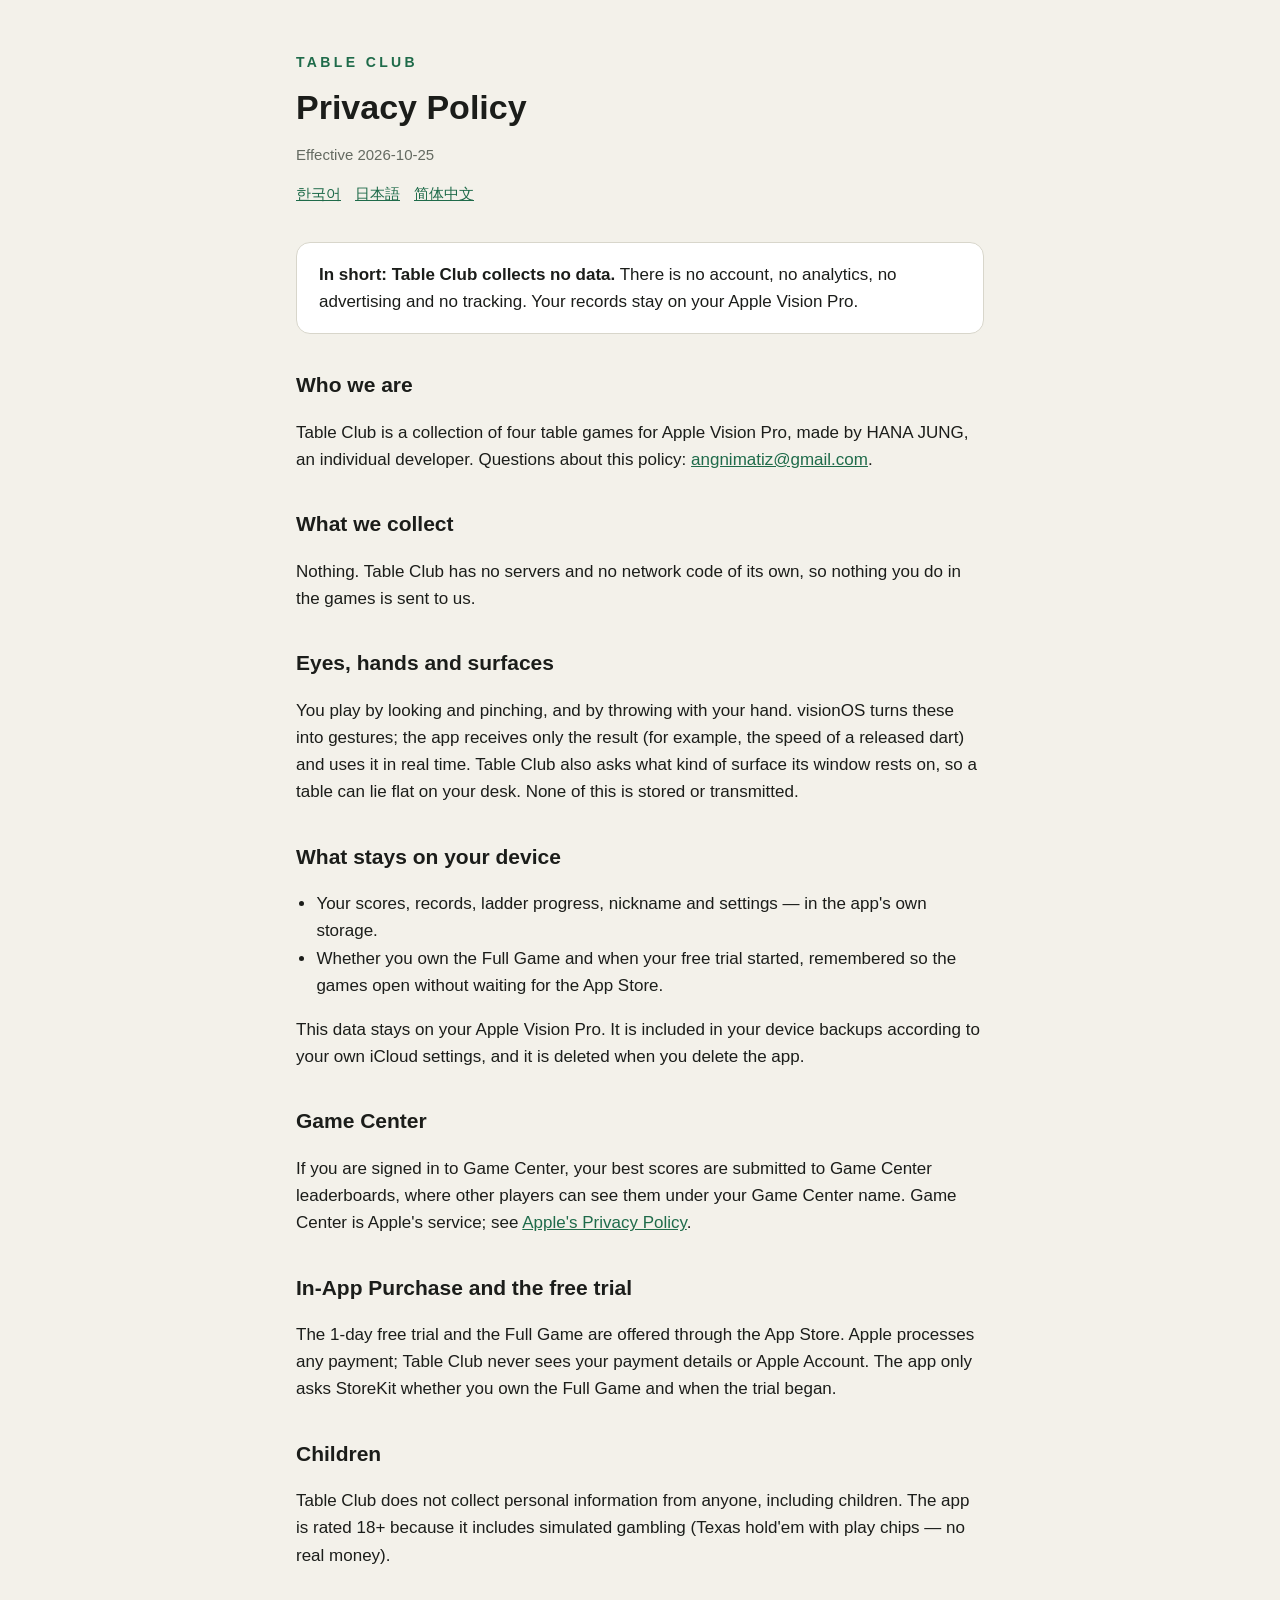
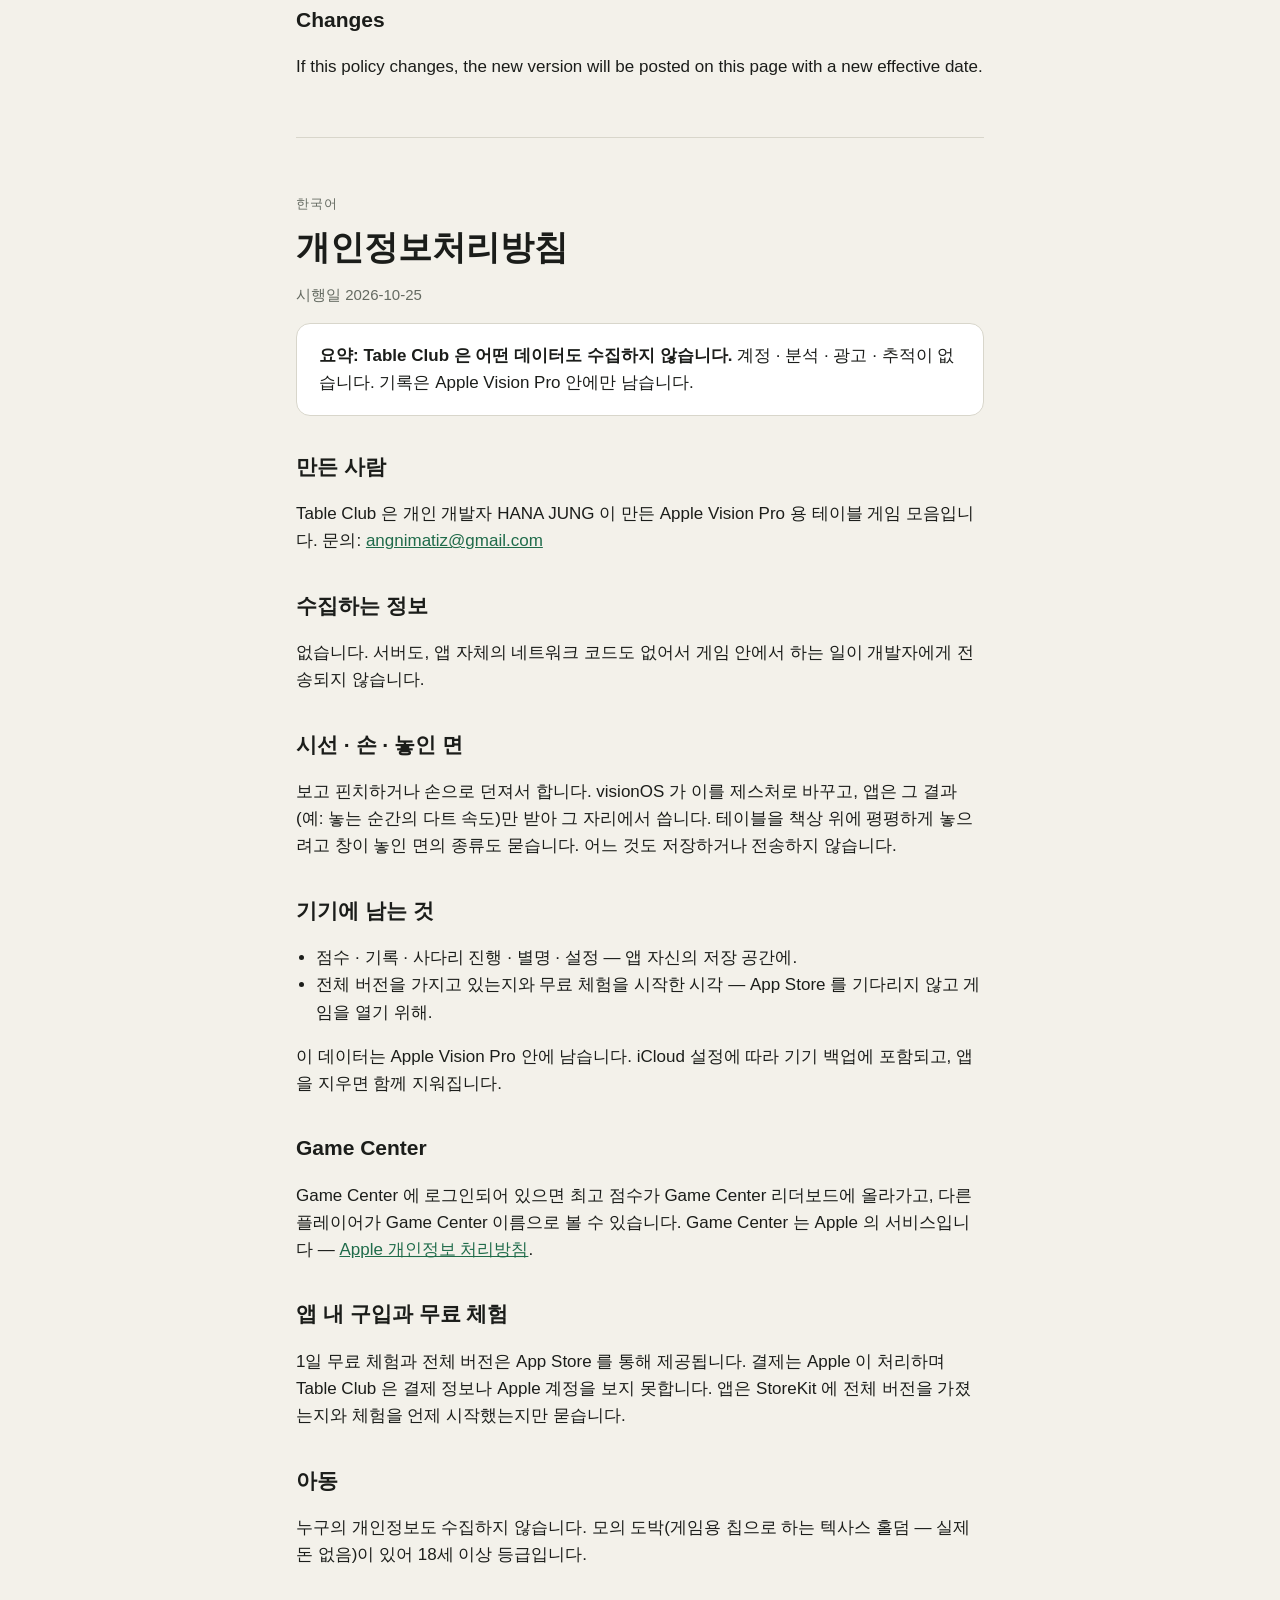
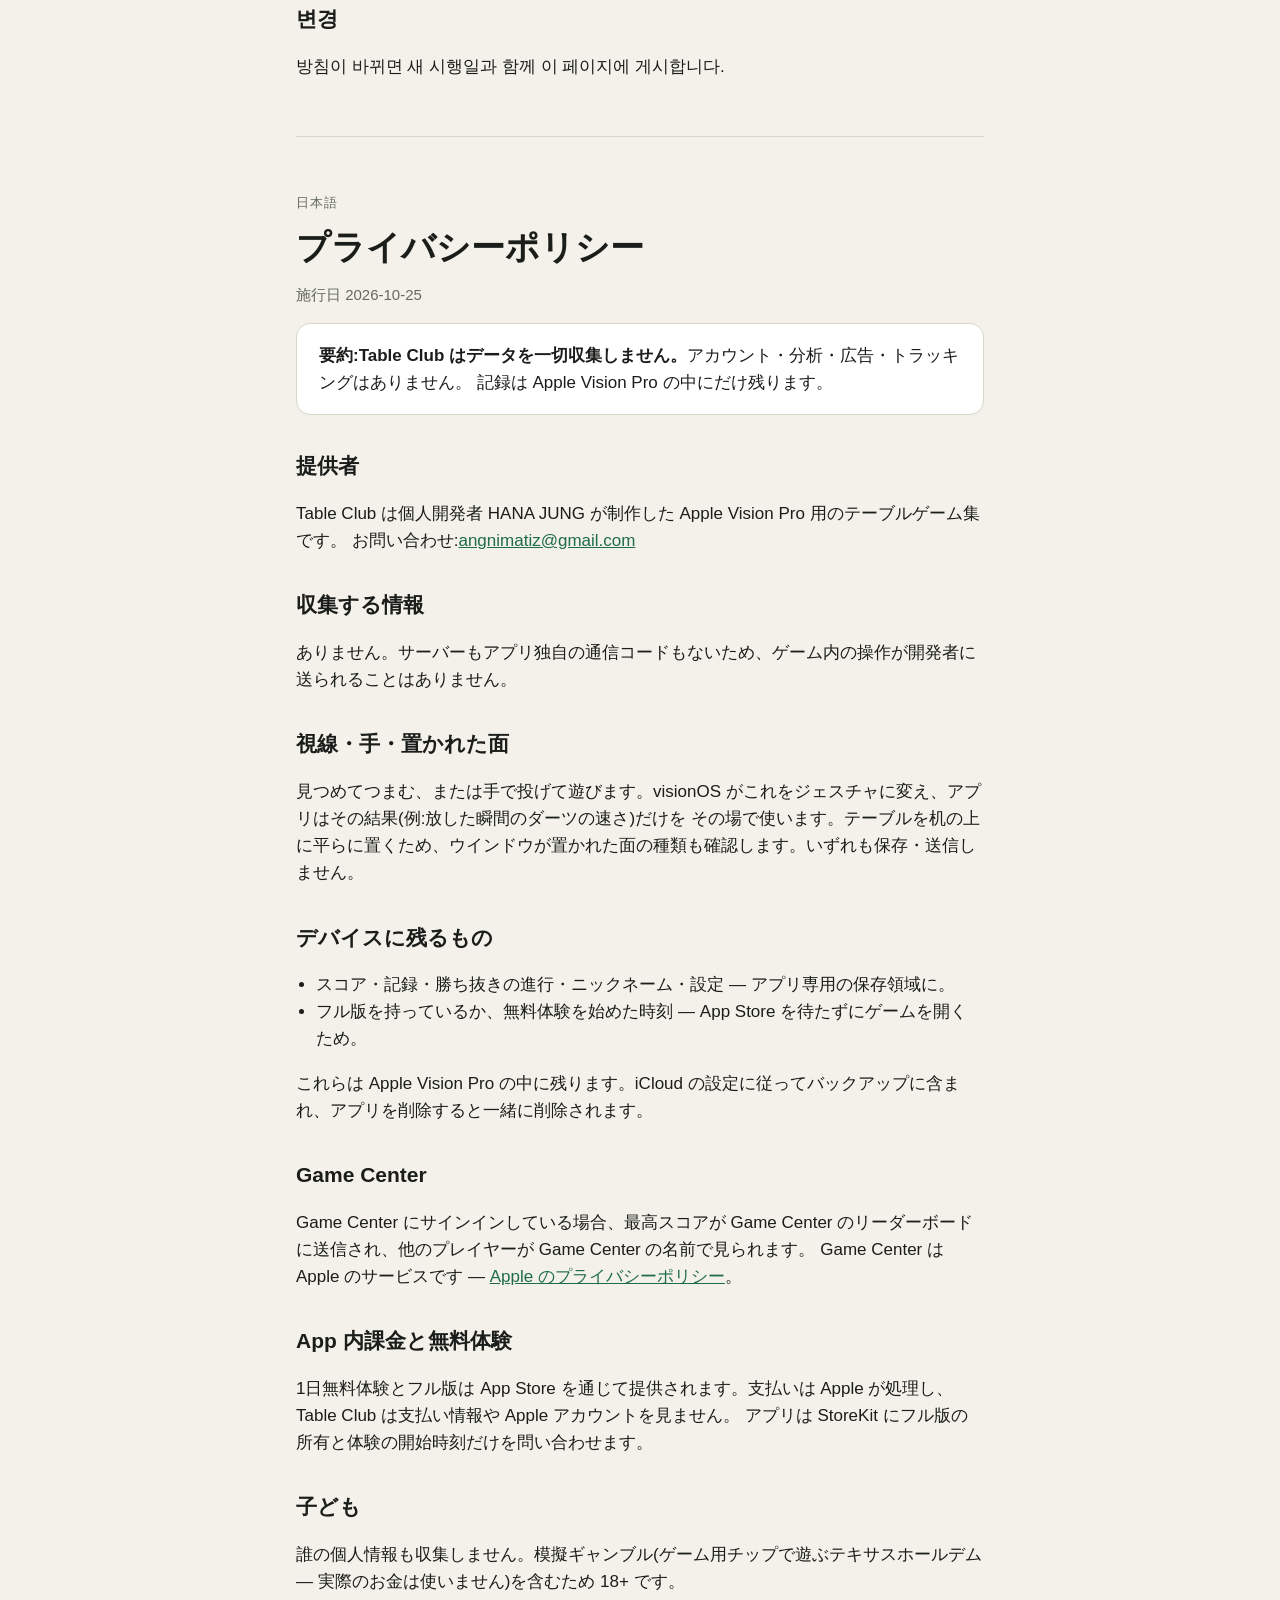
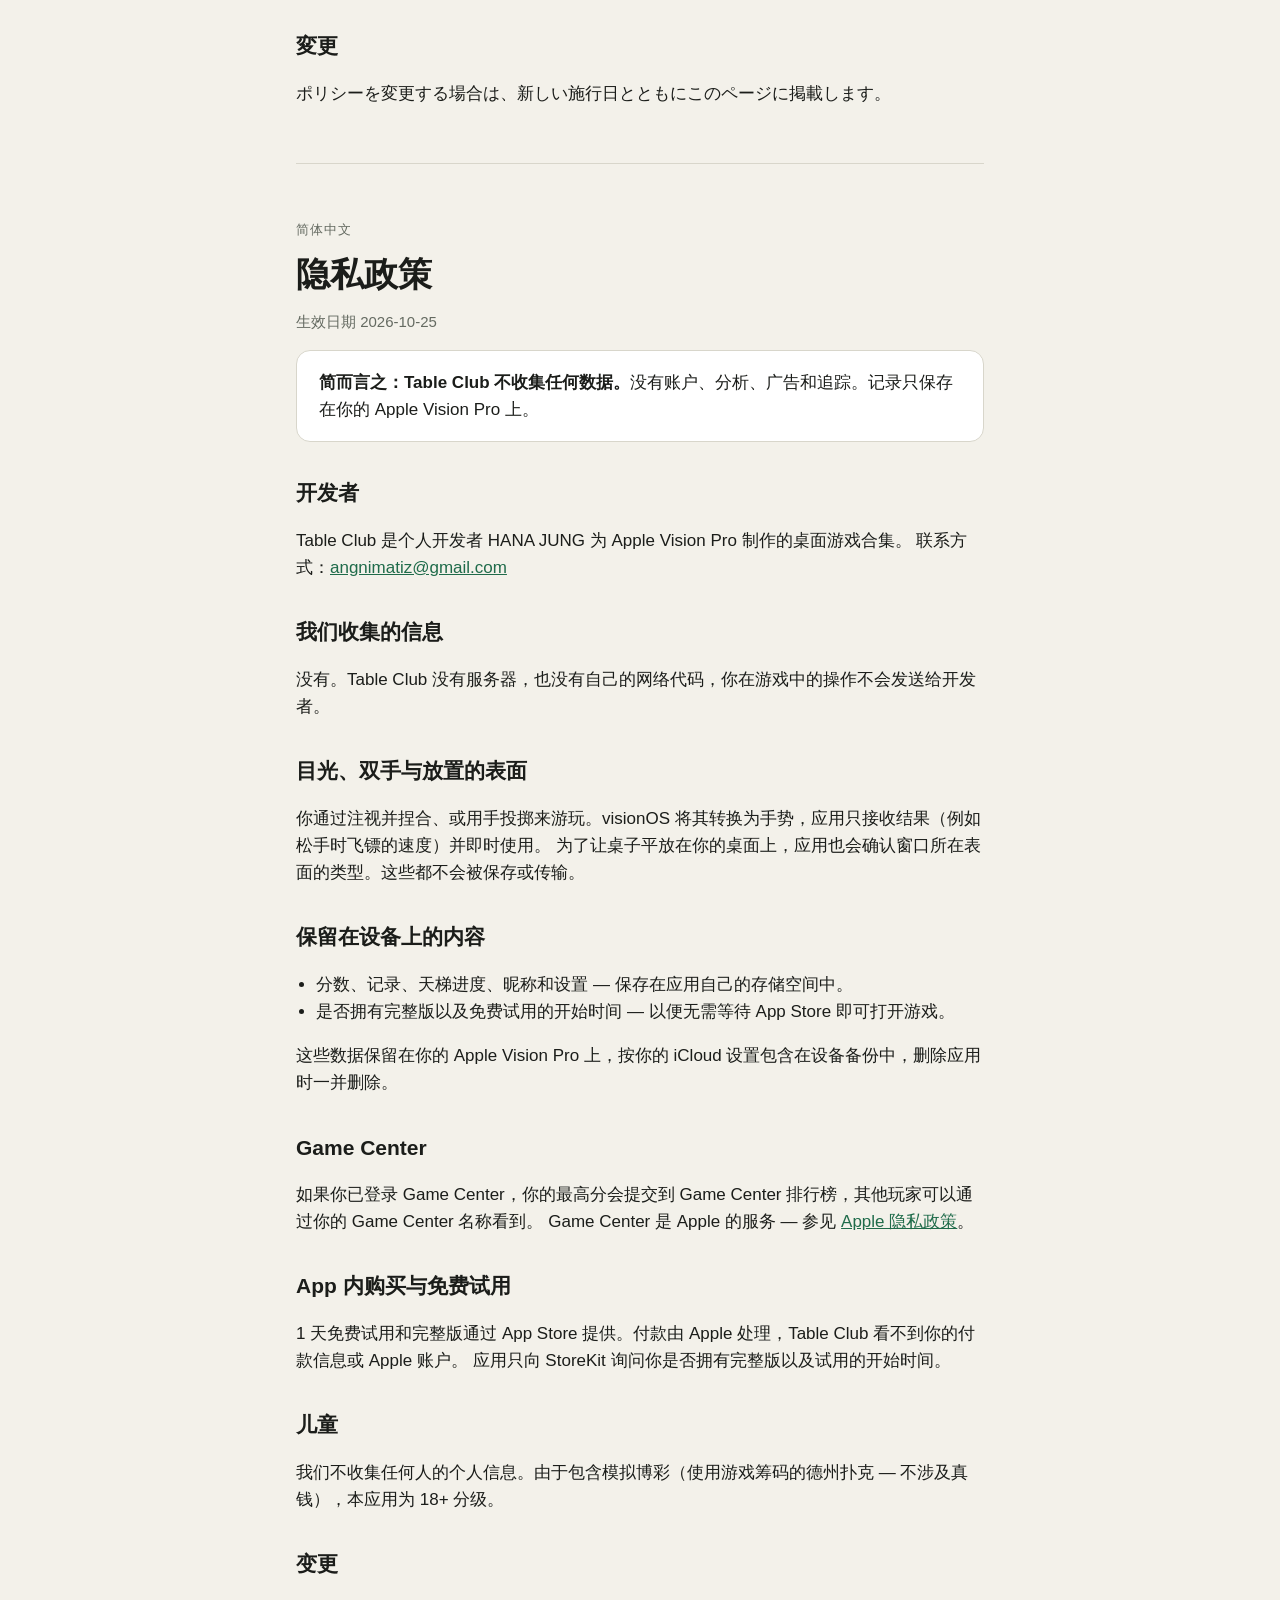
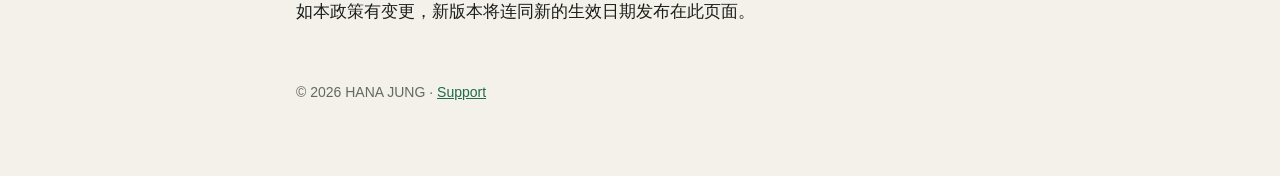
==== privacy/index.html @ 2e380eef "Update pages" ====
<!doctype html>
<html lang="en">
<head>
<meta charset="utf-8">
<meta name="viewport" content="width=device-width, initial-scale=1">
<title>Table Club Privacy Policy</title>
<meta name="description" content="Table Club collects no data. Your records stay on your Apple Vision Pro.">
<link rel="stylesheet" href="../style.css">
</head>
<body>
<main>
<header>
  <a class="mark" href="../">Table Club</a>
  <h1>Privacy Policy</h1>
  <p class="muted">Effective 2026-10-25</p>
  <nav class="langs" aria-label="Language"><a href="#ko">한국어</a><a href="#ja">日本語</a><a href="#zh">简体中文</a></nav>
</header>

<div class="card">
  <strong>In short: Table Club collects no data.</strong> There is no account, no analytics, no advertising and no tracking.
  Your records stay on your Apple Vision Pro.
</div>

<h2>Who we are</h2>
<p>Table Club is a collection of four table games for Apple Vision Pro, made by HANA JUNG, an individual developer.
Questions about this policy: <a href="mailto:angnimatiz@gmail.com">angnimatiz@gmail.com</a>.</p>

<h2>What we collect</h2>
<p>Nothing. Table Club has no servers and no network code of its own, so nothing you do in the games is sent to us.</p>

<h2>Eyes, hands and surfaces</h2>
<p>You play by looking and pinching, and by throwing with your hand. visionOS turns these into gestures; the app receives
only the result (for example, the speed of a released dart) and uses it in real time. Table Club also asks what kind of surface
its window rests on, so a table can lie flat on your desk. None of this is stored or transmitted.</p>

<h2>What stays on your device</h2>
<ul>
  <li>Your scores, records, ladder progress, nickname and settings — in the app's own storage.</li>
  <li>Whether you own the Full Game and when your free trial started, remembered so the games open without waiting for the App Store.</li>
</ul>
<p>This data stays on your Apple Vision Pro. It is included in your device backups according to your own iCloud settings,
and it is deleted when you delete the app.</p>

<h2>Game Center</h2>
<p>If you are signed in to Game Center, your best scores are submitted to Game Center leaderboards, where other players can see them
under your Game Center name. Game Center is Apple's service; see <a href="https://www.apple.com/legal/privacy/">Apple's Privacy Policy</a>.</p>

<h2>In-App Purchase and the free trial</h2>
<p>The 1-day free trial and the Full Game are offered through the App Store. Apple processes any payment; Table Club never sees your
payment details or Apple Account. The app only asks StoreKit whether you own the Full Game and when the trial began.</p>

<h2>Children</h2>
<p>Table Club does not collect personal information from anyone, including children. The app is rated 18+ because it includes
simulated gambling (Texas hold'em with play chips — no real money).</p>

<h2>Changes</h2>
<p>If this policy changes, the new version will be posted on this page with a new effective date.</p>

<hr>

<section id="ko" lang="ko">
  <p class="lang">한국어</p>
  <h1>개인정보처리방침</h1>
  <p class="muted">시행일 2026-10-25</p>
  <div class="card"><strong>요약: Table Club 은 어떤 데이터도 수집하지 않습니다.</strong> 계정 · 분석 · 광고 · 추적이 없습니다.
  기록은 Apple Vision Pro 안에만 남습니다.</div>
  <h2>만든 사람</h2>
  <p>Table Club 은 개인 개발자 HANA JUNG 이 만든 Apple Vision Pro 용 테이블 게임 모음입니다.
  문의: <a href="mailto:angnimatiz@gmail.com">angnimatiz@gmail.com</a></p>
  <h2>수집하는 정보</h2>
  <p>없습니다. 서버도, 앱 자체의 네트워크 코드도 없어서 게임 안에서 하는 일이 개발자에게 전송되지 않습니다.</p>
  <h2>시선 · 손 · 놓인 면</h2>
  <p>보고 핀치하거나 손으로 던져서 합니다. visionOS 가 이를 제스처로 바꾸고, 앱은 그 결과(예: 놓는 순간의 다트 속도)만 받아 그 자리에서
  씁니다. 테이블을 책상 위에 평평하게 놓으려고 창이 놓인 면의 종류도 묻습니다. 어느 것도 저장하거나 전송하지 않습니다.</p>
  <h2>기기에 남는 것</h2>
  <ul>
    <li>점수 · 기록 · 사다리 진행 · 별명 · 설정 — 앱 자신의 저장 공간에.</li>
    <li>전체 버전을 가지고 있는지와 무료 체험을 시작한 시각 — App Store 를 기다리지 않고 게임을 열기 위해.</li>
  </ul>
  <p>이 데이터는 Apple Vision Pro 안에 남습니다. iCloud 설정에 따라 기기 백업에 포함되고, 앱을 지우면 함께 지워집니다.</p>
  <h2>Game Center</h2>
  <p>Game Center 에 로그인되어 있으면 최고 점수가 Game Center 리더보드에 올라가고, 다른 플레이어가 Game Center 이름으로 볼 수 있습니다.
  Game Center 는 Apple 의 서비스입니다 — <a href="https://www.apple.com/kr/legal/privacy/">Apple 개인정보 처리방침</a>.</p>
  <h2>앱 내 구입과 무료 체험</h2>
  <p>1일 무료 체험과 전체 버전은 App Store 를 통해 제공됩니다. 결제는 Apple 이 처리하며 Table Club 은 결제 정보나 Apple 계정을 보지 못합니다.
  앱은 StoreKit 에 전체 버전을 가졌는지와 체험을 언제 시작했는지만 묻습니다.</p>
  <h2>아동</h2>
  <p>누구의 개인정보도 수집하지 않습니다. 모의 도박(게임용 칩으로 하는 텍사스 홀덤 — 실제 돈 없음)이 있어 18세 이상 등급입니다.</p>
  <h2>변경</h2>
  <p>방침이 바뀌면 새 시행일과 함께 이 페이지에 게시합니다.</p>
</section>

<hr>

<section id="ja" lang="ja">
  <p class="lang">日本語</p>
  <h1>プライバシーポリシー</h1>
  <p class="muted">施行日 2026-10-25</p>
  <div class="card"><strong>要約:Table Club はデータを一切収集しません。</strong>アカウント・分析・広告・トラッキングはありません。
  記録は Apple Vision Pro の中にだけ残ります。</div>
  <h2>提供者</h2>
  <p>Table Club は個人開発者 HANA JUNG が制作した Apple Vision Pro 用のテーブルゲーム集です。
  お問い合わせ:<a href="mailto:angnimatiz@gmail.com">angnimatiz@gmail.com</a></p>
  <h2>収集する情報</h2>
  <p>ありません。サーバーもアプリ独自の通信コードもないため、ゲーム内の操作が開発者に送られることはありません。</p>
  <h2>視線・手・置かれた面</h2>
  <p>見つめてつまむ、または手で投げて遊びます。visionOS がこれをジェスチャに変え、アプリはその結果(例:放した瞬間のダーツの速さ)だけを
  その場で使います。テーブルを机の上に平らに置くため、ウインドウが置かれた面の種類も確認します。いずれも保存・送信しません。</p>
  <h2>デバイスに残るもの</h2>
  <ul>
    <li>スコア・記録・勝ち抜きの進行・ニックネーム・設定 — アプリ専用の保存領域に。</li>
    <li>フル版を持っているか、無料体験を始めた時刻 — App Store を待たずにゲームを開くため。</li>
  </ul>
  <p>これらは Apple Vision Pro の中に残ります。iCloud の設定に従ってバックアップに含まれ、アプリを削除すると一緒に削除されます。</p>
  <h2>Game Center</h2>
  <p>Game Center にサインインしている場合、最高スコアが Game Center のリーダーボードに送信され、他のプレイヤーが Game Center の名前で見られます。
  Game Center は Apple のサービスです — <a href="https://www.apple.com/jp/legal/privacy/">Apple のプライバシーポリシー</a>。</p>
  <h2>App 内課金と無料体験</h2>
  <p>1日無料体験とフル版は App Store を通じて提供されます。支払いは Apple が処理し、Table Club は支払い情報や Apple アカウントを見ません。
  アプリは StoreKit にフル版の所有と体験の開始時刻だけを問い合わせます。</p>
  <h2>子ども</h2>
  <p>誰の個人情報も収集しません。模擬ギャンブル(ゲーム用チップで遊ぶテキサスホールデム — 実際のお金は使いません)を含むため 18+ です。</p>
  <h2>変更</h2>
  <p>ポリシーを変更する場合は、新しい施行日とともにこのページに掲載します。</p>
</section>

<hr>

<section id="zh" lang="zh-Hans">
  <p class="lang">简体中文</p>
  <h1>隐私政策</h1>
  <p class="muted">生效日期 2026-10-25</p>
  <div class="card"><strong>简而言之：Table Club 不收集任何数据。</strong>没有账户、分析、广告和追踪。记录只保存在你的 Apple Vision Pro 上。</div>
  <h2>开发者</h2>
  <p>Table Club 是个人开发者 HANA JUNG 为 Apple Vision Pro 制作的桌面游戏合集。
  联系方式：<a href="mailto:angnimatiz@gmail.com">angnimatiz@gmail.com</a></p>
  <h2>我们收集的信息</h2>
  <p>没有。Table Club 没有服务器，也没有自己的网络代码，你在游戏中的操作不会发送给开发者。</p>
  <h2>目光、双手与放置的表面</h2>
  <p>你通过注视并捏合、或用手投掷来游玩。visionOS 将其转换为手势，应用只接收结果（例如松手时飞镖的速度）并即时使用。
  为了让桌子平放在你的桌面上，应用也会确认窗口所在表面的类型。这些都不会被保存或传输。</p>
  <h2>保留在设备上的内容</h2>
  <ul>
    <li>分数、记录、天梯进度、昵称和设置 — 保存在应用自己的存储空间中。</li>
    <li>是否拥有完整版以及免费试用的开始时间 — 以便无需等待 App Store 即可打开游戏。</li>
  </ul>
  <p>这些数据保留在你的 Apple Vision Pro 上，按你的 iCloud 设置包含在设备备份中，删除应用时一并删除。</p>
  <h2>Game Center</h2>
  <p>如果你已登录 Game Center，你的最高分会提交到 Game Center 排行榜，其他玩家可以通过你的 Game Center 名称看到。
  Game Center 是 Apple 的服务 — 参见 <a href="https://www.apple.com/cn/legal/privacy/">Apple 隐私政策</a>。</p>
  <h2>App 内购买与免费试用</h2>
  <p>1 天免费试用和完整版通过 App Store 提供。付款由 Apple 处理，Table Club 看不到你的付款信息或 Apple 账户。
  应用只向 StoreKit 询问你是否拥有完整版以及试用的开始时间。</p>
  <h2>儿童</h2>
  <p>我们不收集任何人的个人信息。由于包含模拟博彩（使用游戏筹码的德州扑克 — 不涉及真钱），本应用为 18+ 分级。</p>
  <h2>变更</h2>
  <p>如本政策有变更，新版本将连同新的生效日期发布在此页面。</p>
</section>

<footer>© 2026 HANA JUNG · <a href="../support/">Support</a></footer>
</main>
</body>
</html>
---- style.css ----
/* Table Club — support and privacy pages. One sheet for all three pages; no scripts, no fonts fetched. */
:root {
  --bg: #f3f1ea;
  --text: #1b1d1a;
  --muted: #646a61;
  --rule: #d8d6cb;
  --accent: #1f6b4a;      /* felt green — the colour of the hold'em table */
  --card: #ffffff;
  color-scheme: light dark;
}
@media (prefers-color-scheme: dark) {
  :root {
    --bg: #111412;
    --text: #e8ebe4;
    --muted: #9ea597;
    --rule: #2c322d;
    --accent: #5fbf8f;
    --card: #181c19;
  }
}
* { box-sizing: border-box; }
body {
  margin: 0;
  background: var(--bg);
  color: var(--text);
  font: 17px/1.6 -apple-system, BlinkMacSystemFont, "Apple SD Gothic Neo", "Hiragino Sans", "PingFang SC", "Segoe UI", Roboto, sans-serif;
}
main { max-width: 720px; margin: 0 auto; padding: 48px 16px 72px; }
header { margin-bottom: 36px; }
.mark { font-weight: 800; letter-spacing: 0.24em; font-size: 14px; color: var(--accent); text-decoration: none; text-transform: uppercase; }
h1 { font-size: 34px; line-height: 1.2; margin: 12px 0 4px; text-wrap: balance; }
h2 { font-size: 21px; margin: 34px 0 8px; }
h3 { font-size: 17px; margin: 22px 0 4px; }
.muted { color: var(--muted); font-size: 15px; }
a { color: var(--accent); }
a:focus-visible { outline: 2px solid var(--accent); outline-offset: 2px; }
ul { padding-left: 1.2em; }
nav.langs { display: flex; flex-wrap: wrap; gap: 6px 14px; font-size: 15px; }
hr { border: 0; border-top: 1px solid var(--rule); margin: 56px 0; }
.lang { font-size: 13px; letter-spacing: 0.08em; color: var(--muted); text-transform: uppercase; }
.card { background: var(--card); border: 1px solid var(--rule); border-radius: 14px; padding: 18px 22px; margin: 16px 0; }
footer { margin-top: 56px; font-size: 14px; color: var(--muted); }
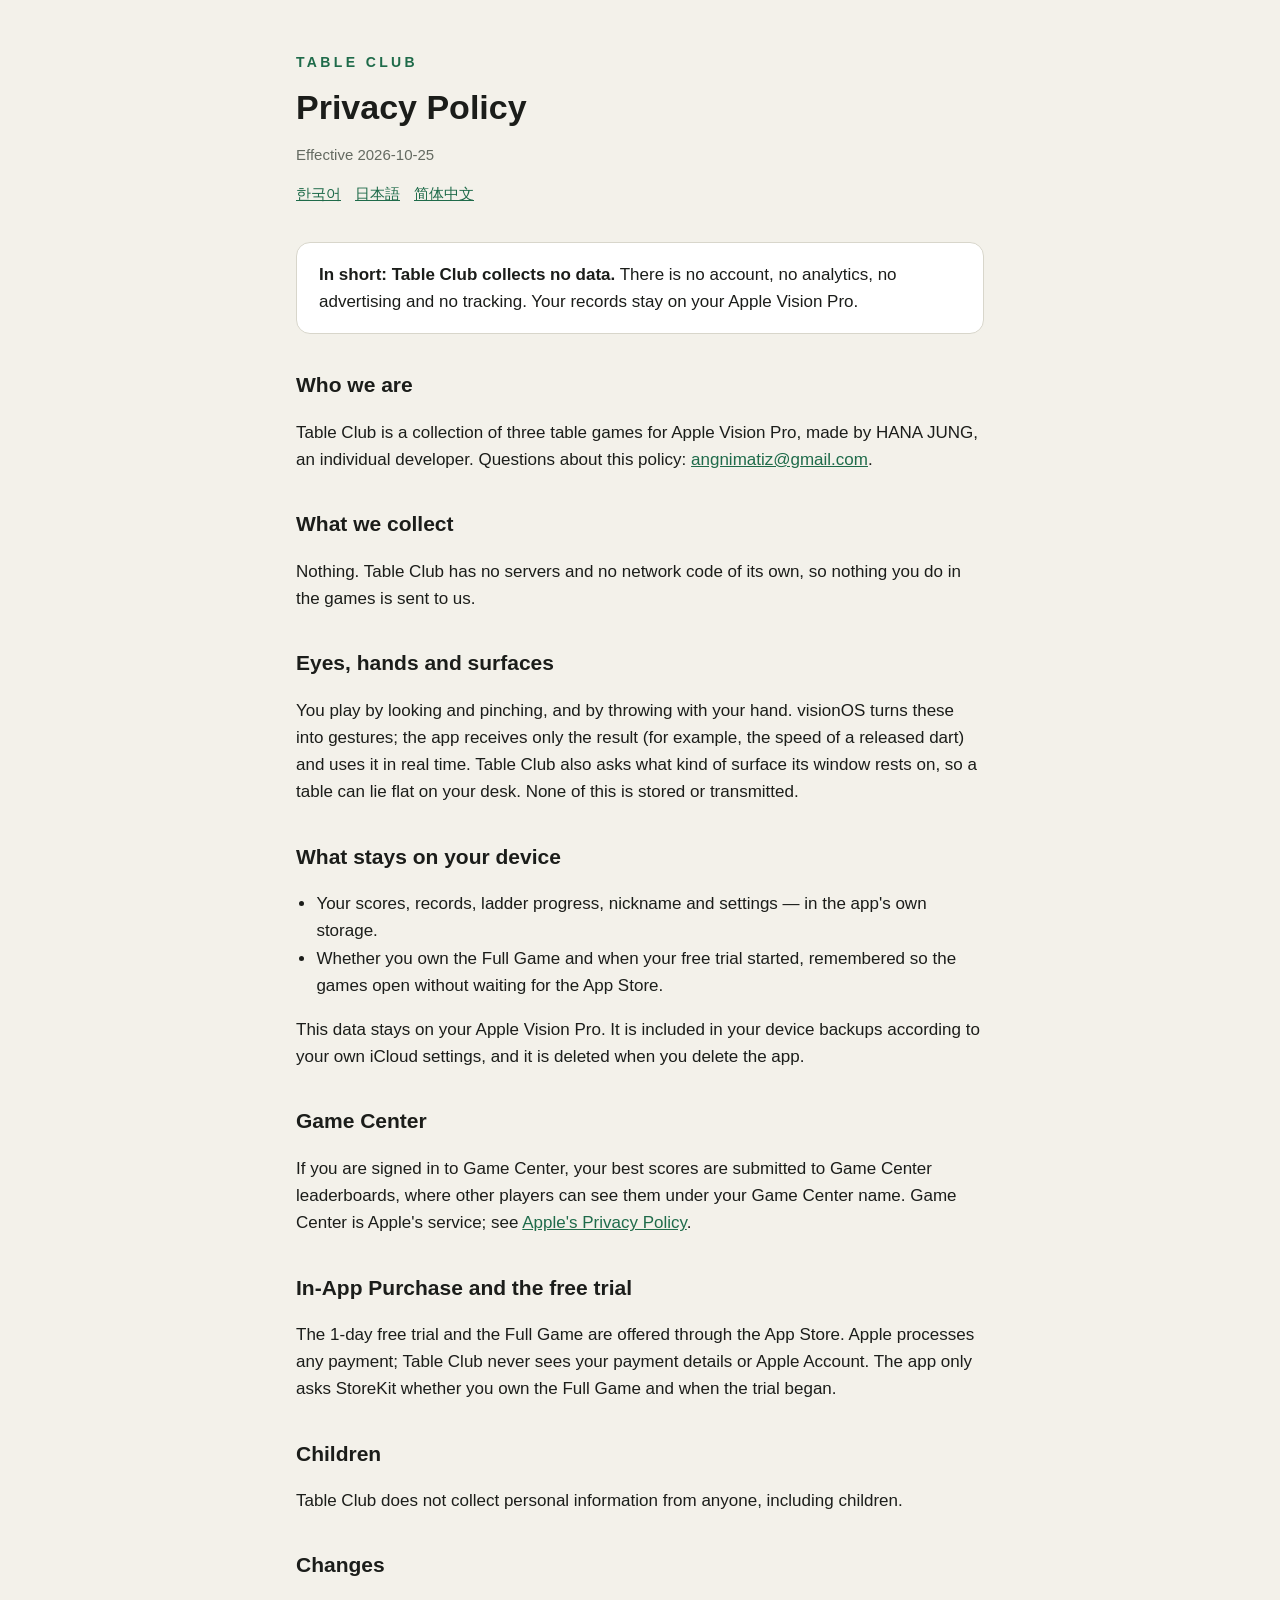
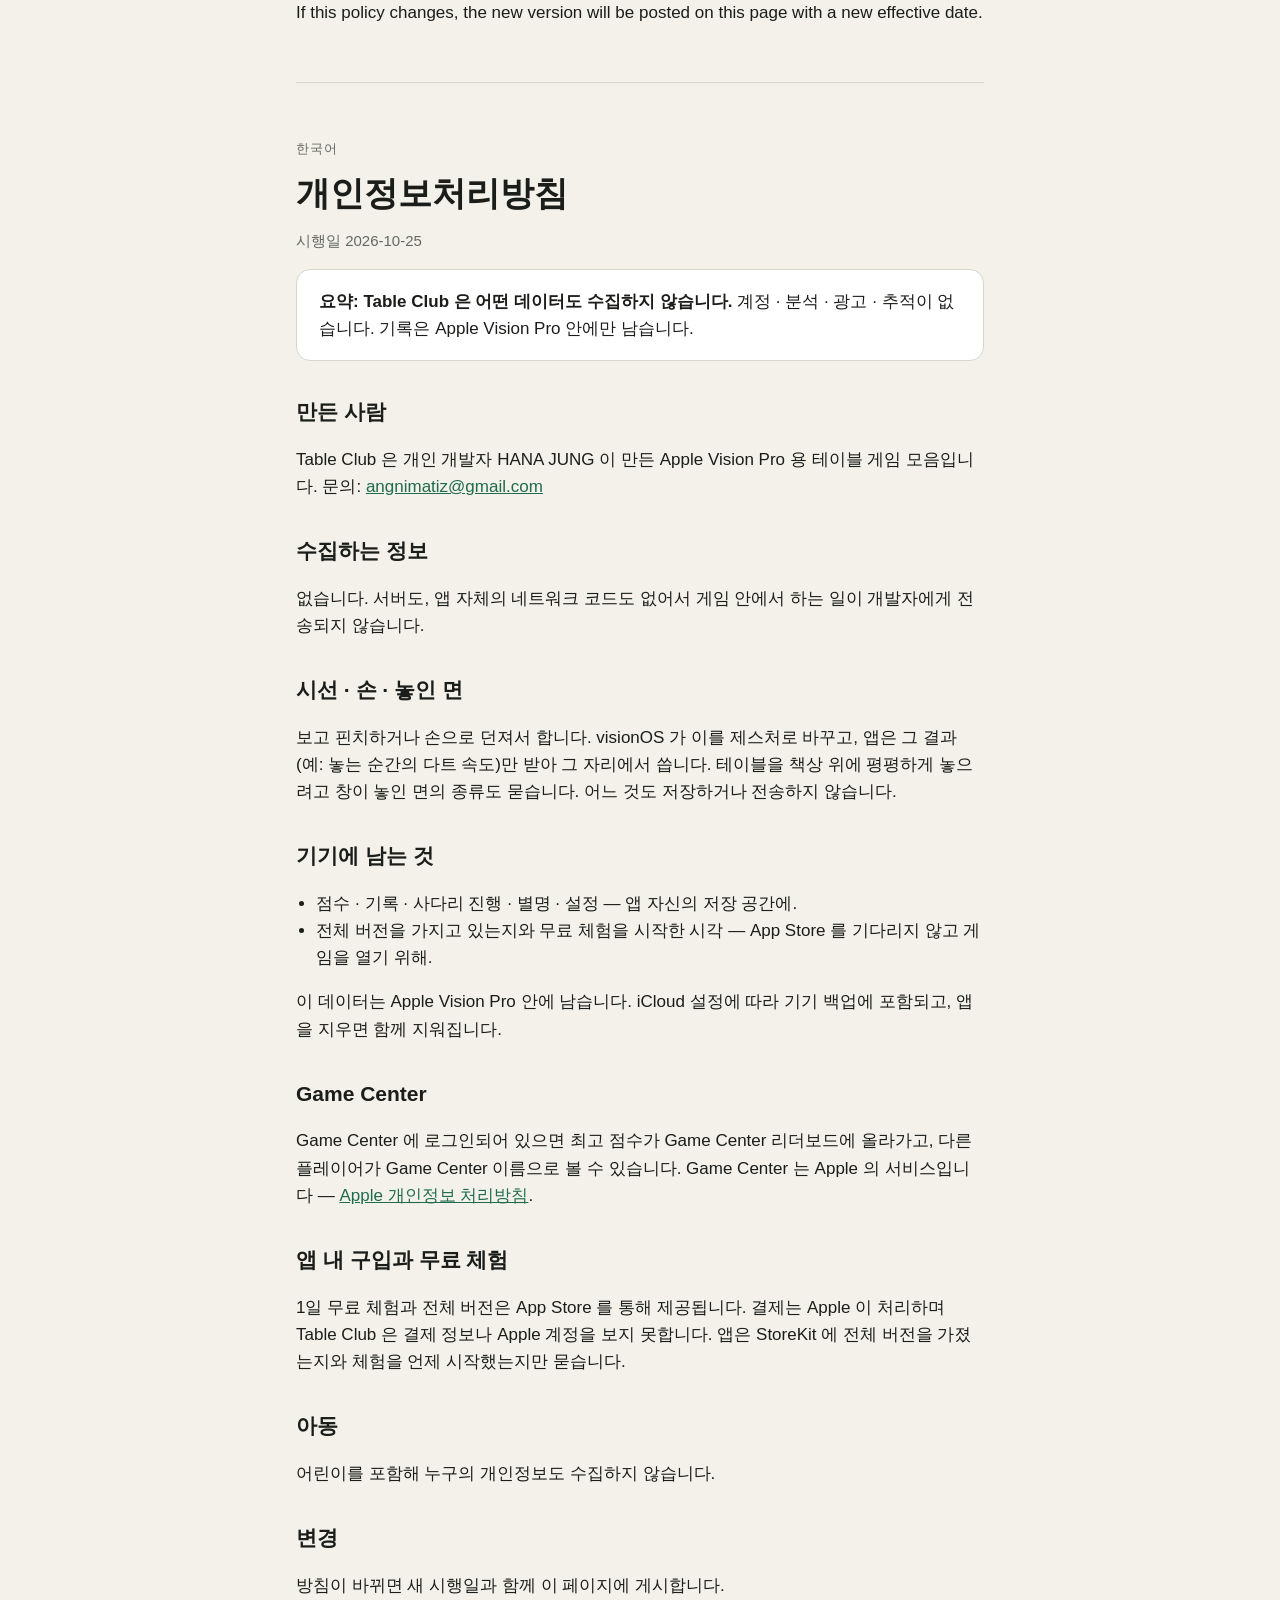
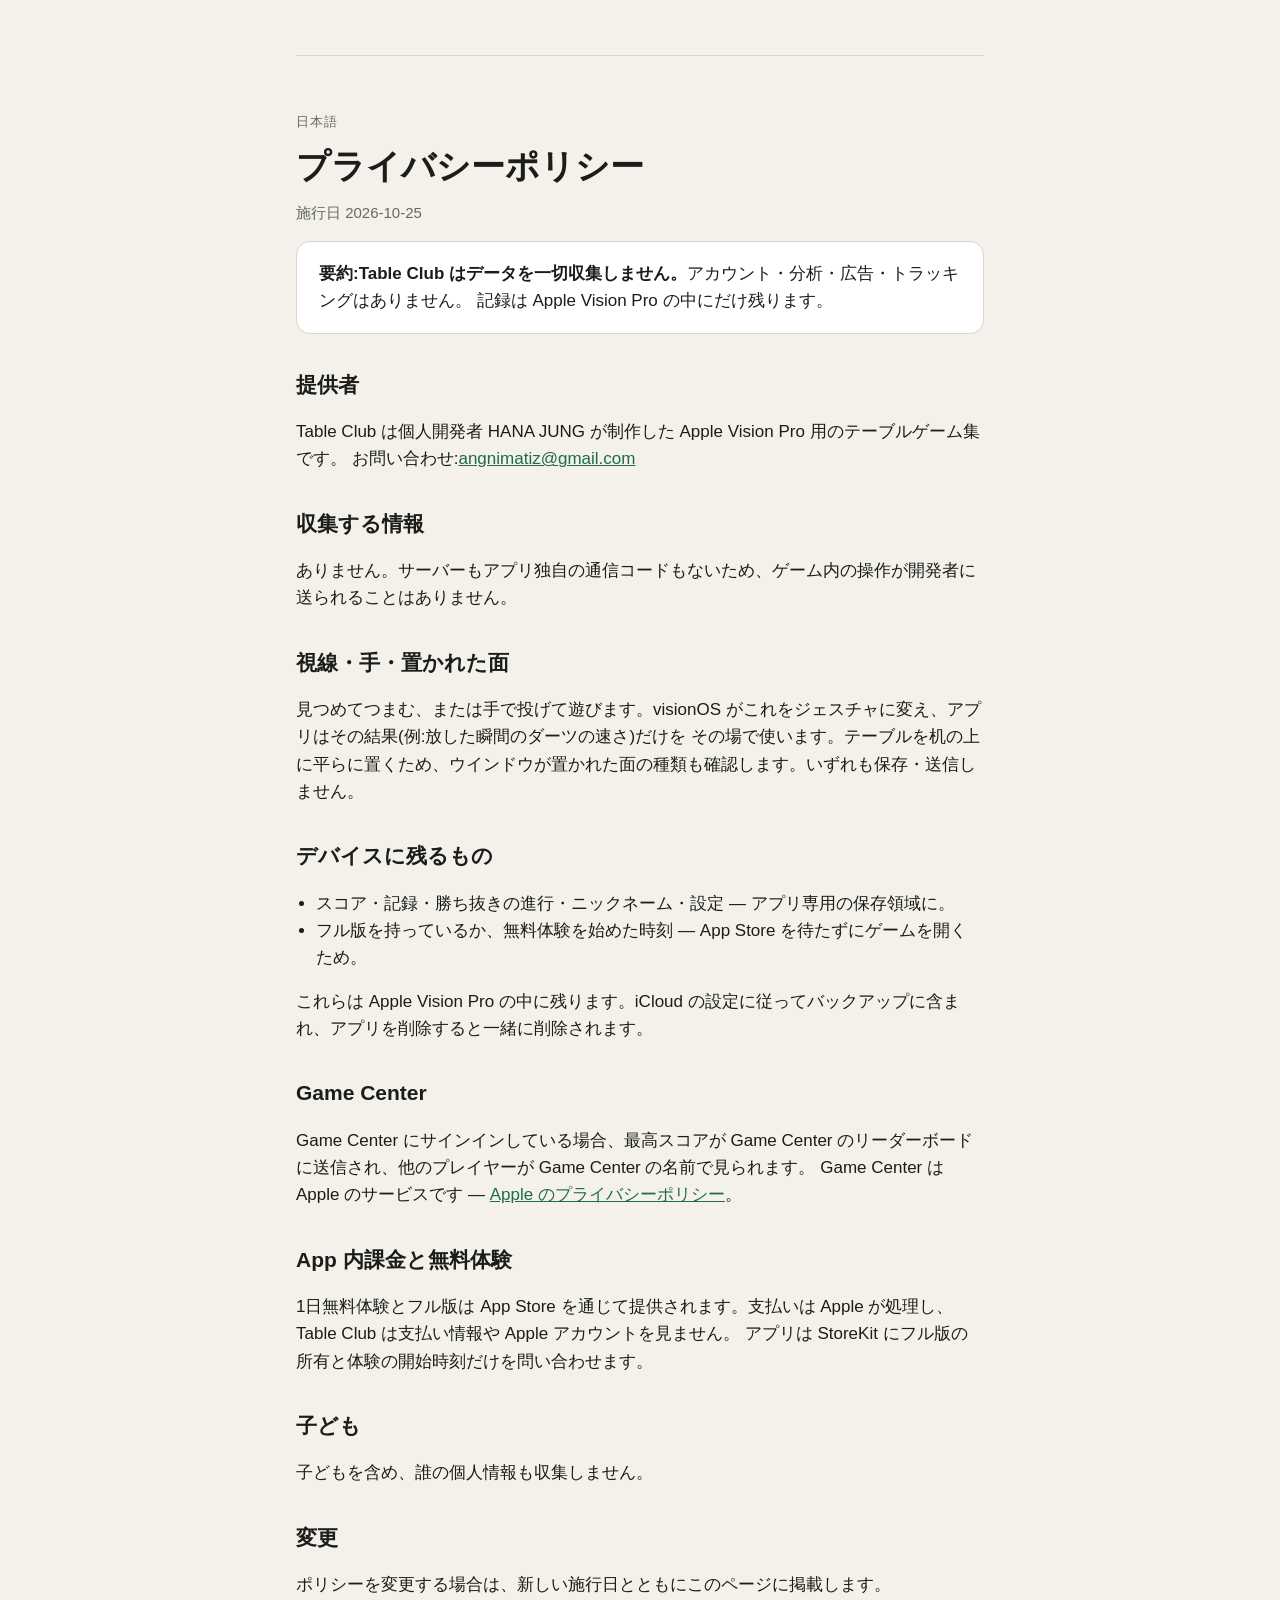
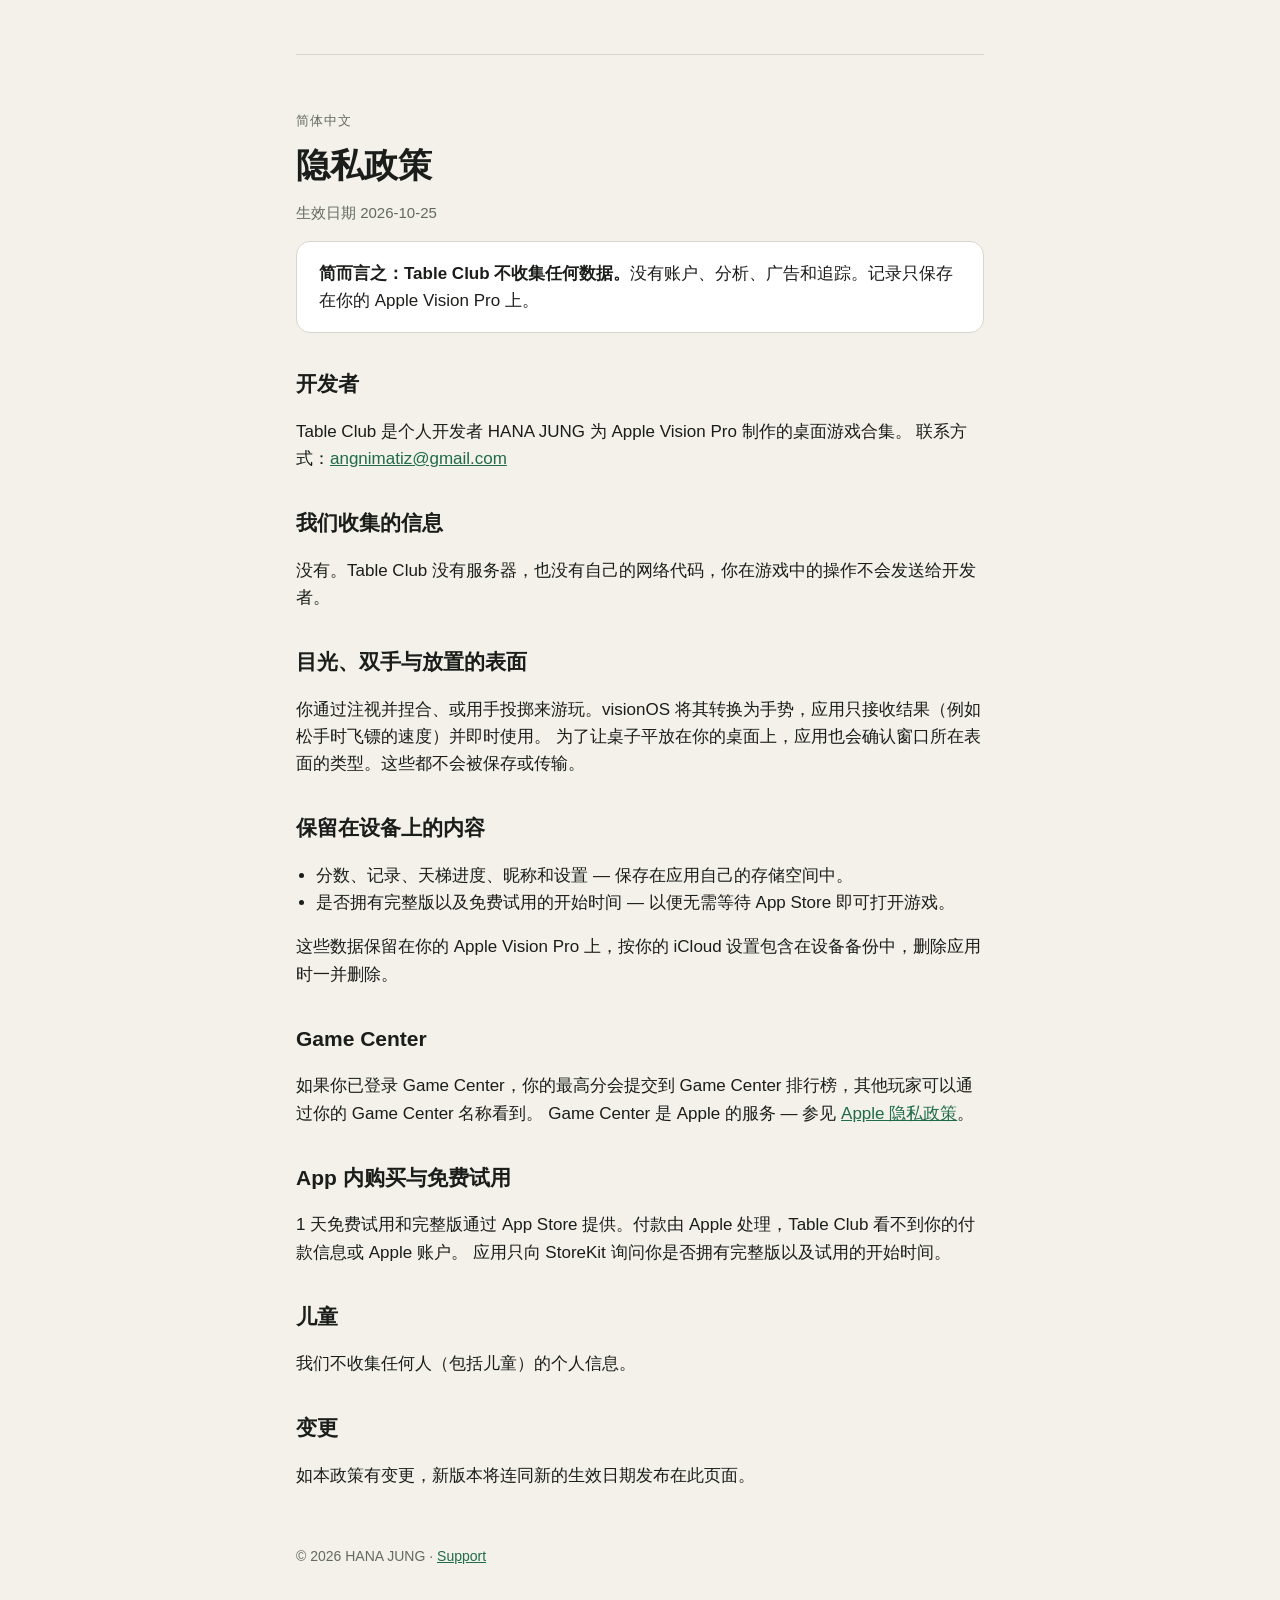
==== commit 27adee82: "Update pages" ====
--- a/privacy/index.html
+++ b/privacy/index.html
@@ -22,7 +22,7 @@
 </div>
 
 <h2>Who we are</h2>
-<p>Table Club is a collection of four table games for Apple Vision Pro, made by HANA JUNG, an individual developer.
+<p>Table Club is a collection of three table games for Apple Vision Pro, made by HANA JUNG, an individual developer.
 Questions about this policy: <a href="mailto:angnimatiz@gmail.com">angnimatiz@gmail.com</a>.</p>
 
 <h2>What we collect</h2>
@@ -50,8 +50,7 @@
 payment details or Apple Account. The app only asks StoreKit whether you own the Full Game and when the trial began.</p>
 
 <h2>Children</h2>
-<p>Table Club does not collect personal information from anyone, including children. The app is rated 18+ because it includes
-simulated gambling (Texas hold'em with play chips — no real money).</p>
+<p>Table Club does not collect personal information from anyone, including children.</p>
 
 <h2>Changes</h2>
 <p>If this policy changes, the new version will be posted on this page with a new effective date.</p>
@@ -85,7 +84,7 @@
   <p>1일 무료 체험과 전체 버전은 App Store 를 통해 제공됩니다. 결제는 Apple 이 처리하며 Table Club 은 결제 정보나 Apple 계정을 보지 못합니다.
   앱은 StoreKit 에 전체 버전을 가졌는지와 체험을 언제 시작했는지만 묻습니다.</p>
   <h2>아동</h2>
-  <p>누구의 개인정보도 수집하지 않습니다. 모의 도박(게임용 칩으로 하는 텍사스 홀덤 — 실제 돈 없음)이 있어 18세 이상 등급입니다.</p>
+  <p>어린이를 포함해 누구의 개인정보도 수집하지 않습니다.</p>
   <h2>변경</h2>
   <p>방침이 바뀌면 새 시행일과 함께 이 페이지에 게시합니다.</p>
 </section>
@@ -119,7 +118,7 @@
   <p>1日無料体験とフル版は App Store を通じて提供されます。支払いは Apple が処理し、Table Club は支払い情報や Apple アカウントを見ません。
   アプリは StoreKit にフル版の所有と体験の開始時刻だけを問い合わせます。</p>
   <h2>子ども</h2>
-  <p>誰の個人情報も収集しません。模擬ギャンブル(ゲーム用チップで遊ぶテキサスホールデム — 実際のお金は使いません)を含むため 18+ です。</p>
+  <p>子どもを含め、誰の個人情報も収集しません。</p>
   <h2>変更</h2>
   <p>ポリシーを変更する場合は、新しい施行日とともにこのページに掲載します。</p>
 </section>
@@ -152,7 +151,7 @@
   <p>1 天免费试用和完整版通过 App Store 提供。付款由 Apple 处理，Table Club 看不到你的付款信息或 Apple 账户。
   应用只向 StoreKit 询问你是否拥有完整版以及试用的开始时间。</p>
   <h2>儿童</h2>
-  <p>我们不收集任何人的个人信息。由于包含模拟博彩（使用游戏筹码的德州扑克 — 不涉及真钱），本应用为 18+ 分级。</p>
+  <p>我们不收集任何人（包括儿童）的个人信息。</p>
   <h2>变更</h2>
   <p>如本政策有变更，新版本将连同新的生效日期发布在此页面。</p>
 </section>
--- a/style.css
+++ b/style.css
@@ -4,7 +4,7 @@
   --text: #1b1d1a;
   --muted: #646a61;
   --rule: #d8d6cb;
-  --accent: #1f6b4a;      /* felt green — the colour of the hold'em table */
+  --accent: #1f6b4a;      /* felt green — the colour of a games table */
   --card: #ffffff;
   color-scheme: light dark;
 }
